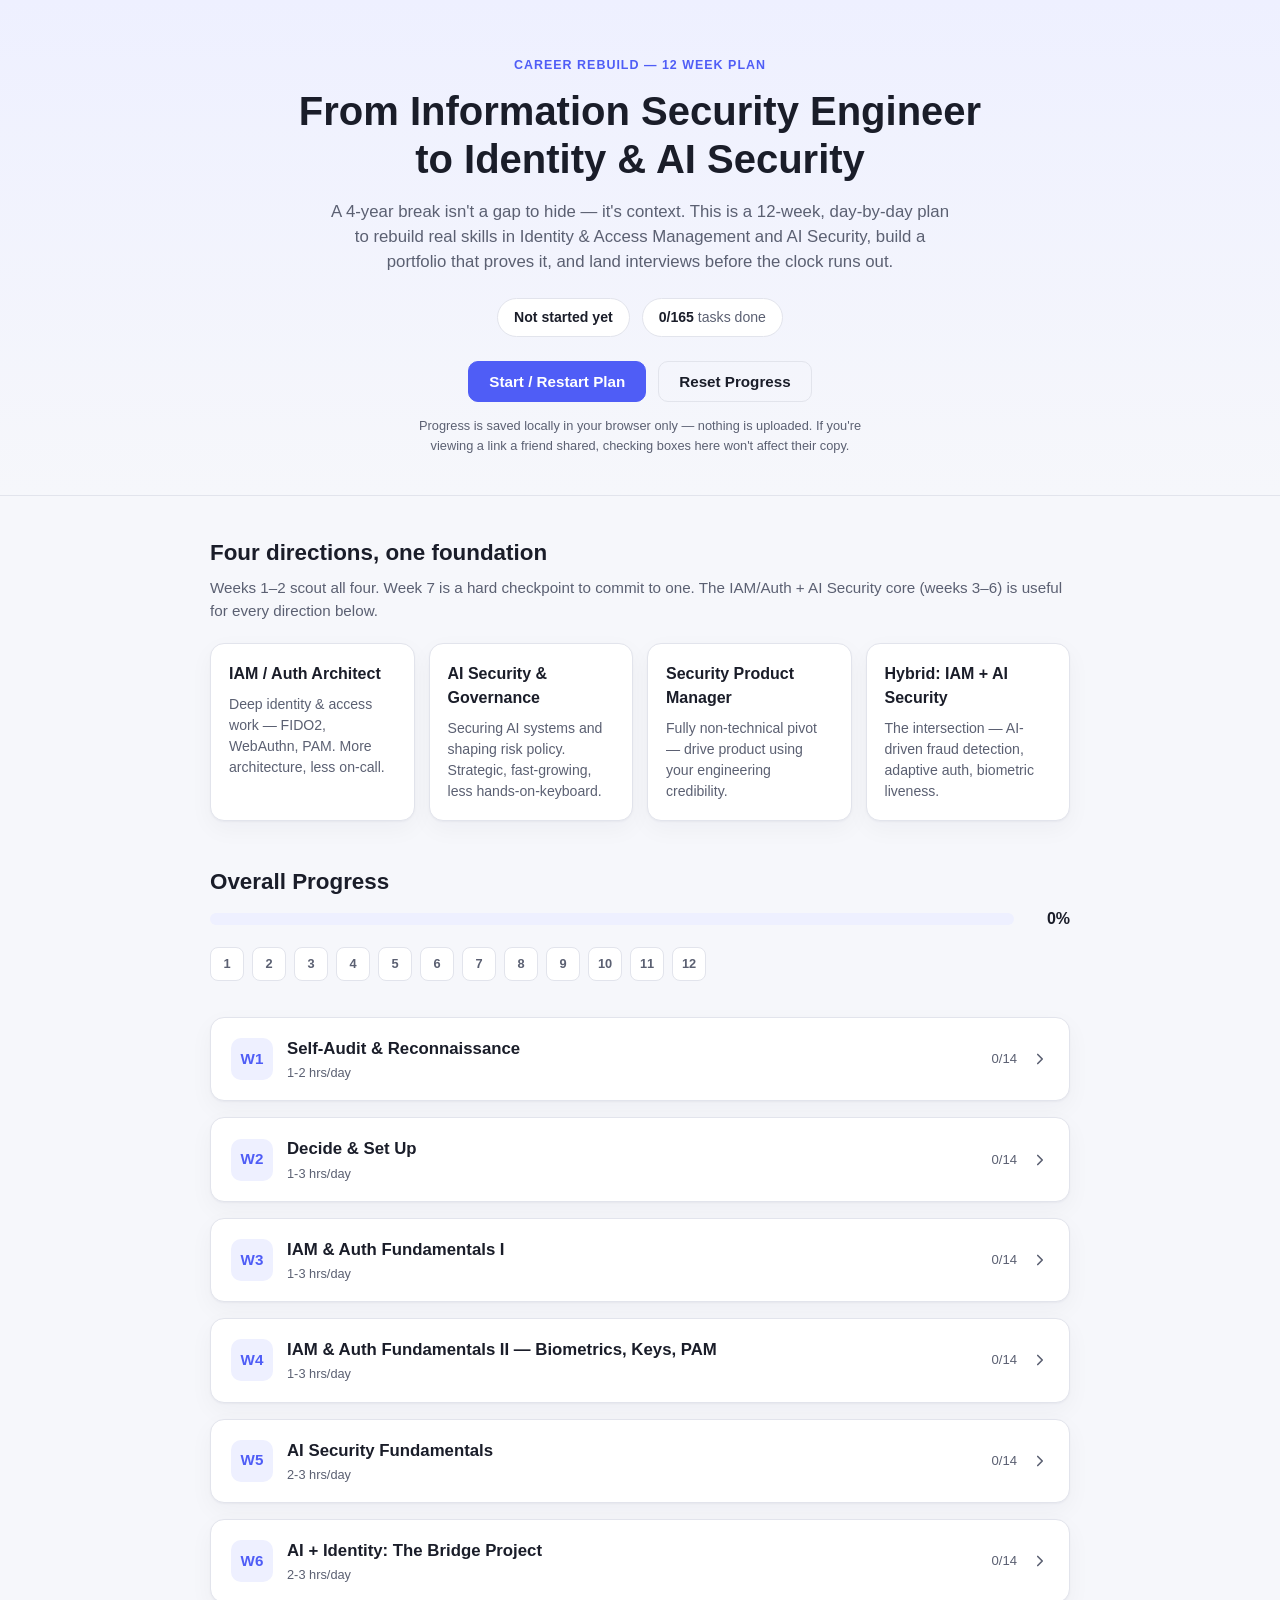
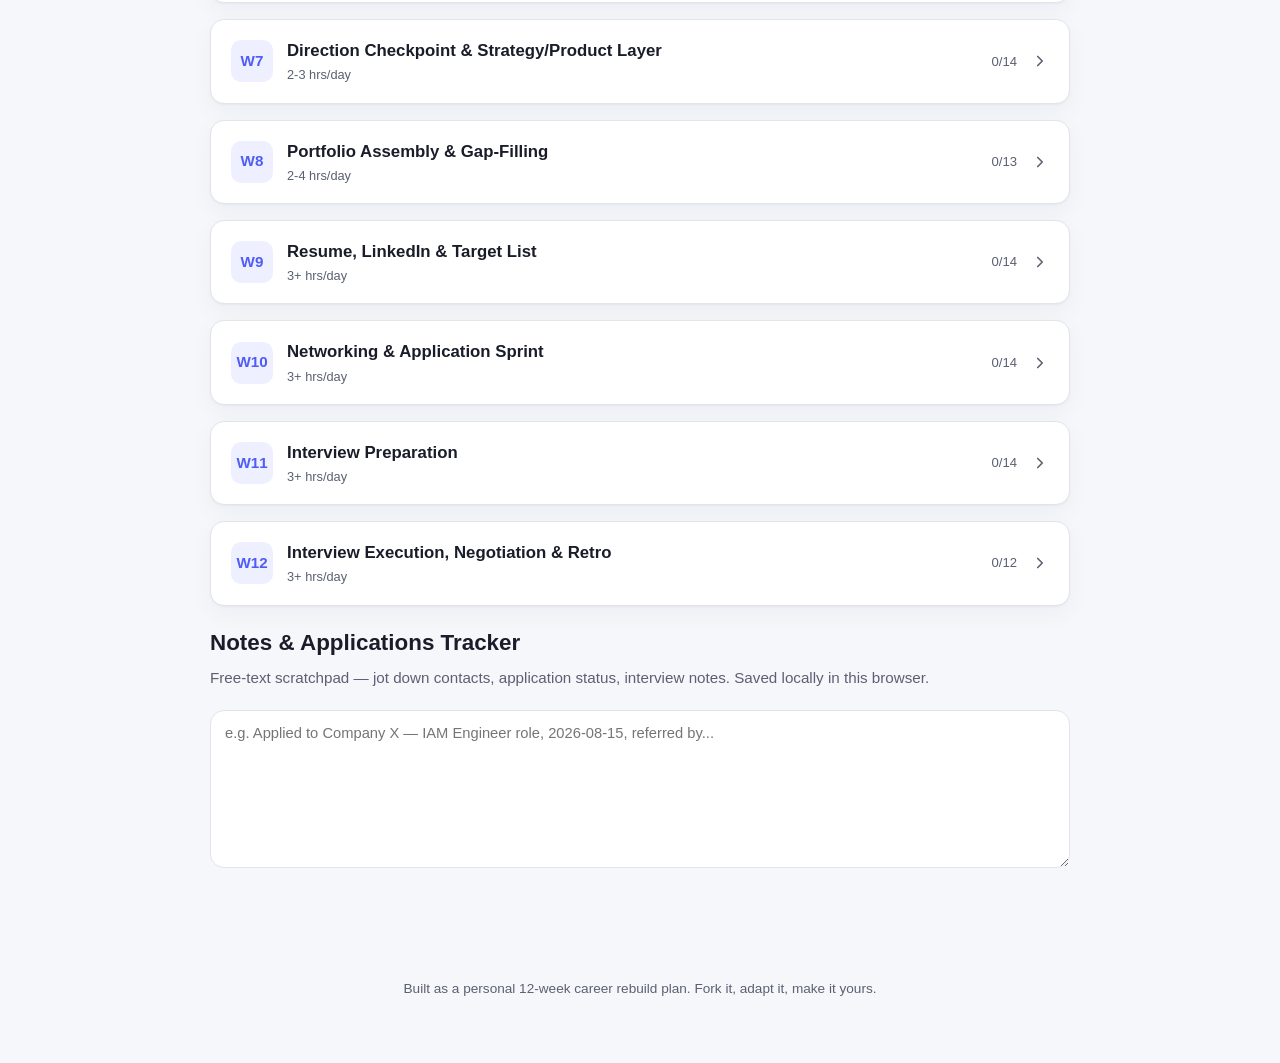
==== index.html @ d7377df2 "Planner with Github pages deploy" ====
<!DOCTYPE html>
<html lang="en">
<head>
<meta charset="UTF-8">
<meta name="viewport" content="width=device-width, initial-scale=1.0">
<title>12-Week Career Rebuild Plan</title>
<meta name="description" content="A 12-week interactive plan: IAM/Auth + AI Security career rebuild.">
<link rel="icon" href="data:image/svg+xml,<svg xmlns=%22http://www.w3.org/2000/svg%22 viewBox=%220 0 100 100%22><text y=%22.9em%22 font-size=%2290%22>🧭</text></svg>">
<link rel="stylesheet" href="styles.css">
</head>
<body>
<header class="hero">
  <div class="hero-inner">
    <p class="eyebrow">Career Rebuild — 12 Week Plan</p>
    <h1>From Information Security Engineer<br>to Identity &amp; AI Security</h1>
    <p class="sub">A 4-year break isn't a gap to hide — it's context. This is a 12-week, day-by-day plan to rebuild real skills in Identity &amp; Access Management and AI Security, build a portfolio that proves it, and land interviews before the clock runs out.</p>
    <div class="hero-stats" id="hero-stats"></div>
    <div class="hero-actions">
      <button id="start-btn" class="btn primary">Start / Restart Plan</button>
      <button id="reset-btn" class="btn ghost">Reset Progress</button>
    </div>
    <p class="local-note">Progress is saved locally in your browser only — nothing is uploaded. If you're viewing a link a friend shared, checking boxes here won't affect their copy.</p>
  </div>
</header>

<main>
  <section class="tracks">
    <h2>Four directions, one foundation</h2>
    <p class="tracks-sub">Weeks 1–2 scout all four. Week 7 is a hard checkpoint to commit to one. The IAM/Auth + AI Security core (weeks 3–6) is useful for every direction below.</p>
    <div class="track-grid">
      <div class="track-card"><h3>IAM / Auth Architect</h3><p>Deep identity &amp; access work — FIDO2, WebAuthn, PAM. More architecture, less on-call.</p></div>
      <div class="track-card"><h3>AI Security &amp; Governance</h3><p>Securing AI systems and shaping risk policy. Strategic, fast-growing, less hands-on-keyboard.</p></div>
      <div class="track-card"><h3>Security Product Manager</h3><p>Fully non-technical pivot — drive product using your engineering credibility.</p></div>
      <div class="track-card"><h3>Hybrid: IAM + AI Security</h3><p>The intersection — AI-driven fraud detection, adaptive auth, biometric liveness.</p></div>
    </div>
  </section>

  <section class="overview">
    <h2>Overall Progress</h2>
    <div class="progress-bar-wrap">
      <div class="progress-bar"><div class="progress-fill" id="overall-fill"></div></div>
      <span id="overall-pct">0%</span>
    </div>
    <div class="week-dots" id="week-dots"></div>
  </section>

  <section id="weeks-container" class="weeks"></section>

  <section class="notes">
    <h2>Notes &amp; Applications Tracker</h2>
    <p class="tracks-sub">Free-text scratchpad — jot down contacts, application status, interview notes. Saved locally in this browser.</p>
    <textarea id="notes-area" rows="8" placeholder="e.g. Applied to Company X — IAM Engineer role, 2026-08-15, referred by..."></textarea>
  </section>
</main>

<footer>
  <p>Built as a personal 12-week career rebuild plan. Fork it, adapt it, make it yours.</p>
</footer>

<script src="plan.js"></script>
<script src="app.js"></script>
</body>
</html>
---- styles.css ----
:root {
  --bg: #f6f7fb;
  --bg-alt: #ffffff;
  --text: #1a1d29;
  --text-dim: #5b6072;
  --border: #e2e4ec;
  --accent: #4f5df6;
  --accent-dim: #eef0ff;
  --accent-text: #ffffff;
  --success: #1fa971;
  --success-dim: #e7f7f1;
  --card-shadow: 0 1px 2px rgba(20, 22, 40, 0.04), 0 8px 24px rgba(20, 22, 40, 0.04);
  --radius: 14px;
}

@media (prefers-color-scheme: dark) {
  :root:not([data-theme="light"]) {
    --bg: #14161f;
    --bg-alt: #1b1e2b;
    --text: #eef0f7;
    --text-dim: #9aa0b4;
    --border: #2b2f42;
    --accent: #7c86ff;
    --accent-dim: #262a45;
    --accent-text: #10111a;
    --success: #35c98d;
    --success-dim: #16332a;
    --card-shadow: 0 1px 2px rgba(0,0,0,0.3), 0 8px 24px rgba(0,0,0,0.25);
  }
}
:root[data-theme="dark"] {
  --bg: #14161f;
  --bg-alt: #1b1e2b;
  --text: #eef0f7;
  --text-dim: #9aa0b4;
  --border: #2b2f42;
  --accent: #7c86ff;
  --accent-dim: #262a45;
  --accent-text: #10111a;
  --success: #35c98d;
  --success-dim: #16332a;
  --card-shadow: 0 1px 2px rgba(0,0,0,0.3), 0 8px 24px rgba(0,0,0,0.25);
}

* { box-sizing: border-box; }
html, body {
  margin: 0; padding: 0;
  background: var(--bg);
  color: var(--text);
  font-family: -apple-system, BlinkMacSystemFont, "Segoe UI", Roboto, Helvetica, Arial, sans-serif;
  line-height: 1.5;
}
body { overflow-x: hidden; }

a { color: var(--accent); }

.hero {
  background: linear-gradient(180deg, var(--accent-dim), var(--bg));
  border-bottom: 1px solid var(--border);
  padding: 56px 20px 40px;
}
.hero-inner { max-width: 780px; margin: 0 auto; text-align: center; }
.eyebrow {
  text-transform: uppercase;
  letter-spacing: 0.08em;
  font-size: 0.78rem;
  font-weight: 700;
  color: var(--accent);
  margin: 0 0 12px;
}
.hero h1 { font-size: clamp(1.7rem, 4vw, 2.5rem); margin: 0 0 16px; line-height: 1.2; }
.hero .sub { color: var(--text-dim); font-size: 1.05rem; max-width: 620px; margin: 0 auto 24px; }

.hero-stats {
  display: flex; flex-wrap: wrap; gap: 12px; justify-content: center; margin-bottom: 24px;
}
.stat-pill {
  background: var(--bg-alt); border: 1px solid var(--border); border-radius: 999px;
  padding: 8px 16px; font-size: 0.88rem; color: var(--text-dim);
}
.stat-pill strong { color: var(--text); }

.hero-actions { display: flex; gap: 12px; justify-content: center; flex-wrap: wrap; margin-bottom: 14px; }
.btn {
  border: 1px solid var(--border); border-radius: 10px; padding: 11px 20px;
  font-size: 0.95rem; font-weight: 600; cursor: pointer; background: var(--bg-alt); color: var(--text);
}
.btn.primary { background: var(--accent); color: var(--accent-text); border-color: var(--accent); }
.btn.ghost { background: transparent; }
.btn:hover { opacity: 0.88; }

.local-note { font-size: 0.8rem; color: var(--text-dim); max-width: 480px; margin: 0 auto; }

main { max-width: 900px; margin: 0 auto; padding: 40px 20px 60px; }

section h2 { font-size: 1.4rem; margin: 0 0 8px; }
.tracks-sub { color: var(--text-dim); margin: 0 0 20px; font-size: 0.95rem; }

.track-grid { display: grid; grid-template-columns: repeat(auto-fit, minmax(200px, 1fr)); gap: 14px; margin-bottom: 44px; }
.track-card {
  background: var(--bg-alt); border: 1px solid var(--border); border-radius: var(--radius);
  padding: 18px; box-shadow: var(--card-shadow);
}
.track-card h3 { margin: 0 0 8px; font-size: 1rem; }
.track-card p { margin: 0; color: var(--text-dim); font-size: 0.88rem; }

.overview { margin-bottom: 36px; }
.progress-bar-wrap { display: flex; align-items: center; gap: 12px; margin-bottom: 16px; }
.progress-bar { flex: 1; height: 12px; border-radius: 999px; background: var(--accent-dim); overflow: hidden; }
.progress-fill { height: 100%; width: 0%; background: var(--accent); transition: width 0.3s ease; }
#overall-pct { font-weight: 700; min-width: 44px; text-align: right; }

.week-dots { display: flex; flex-wrap: wrap; gap: 8px; }
.week-dot {
  width: 34px; height: 34px; border-radius: 8px; display: flex; align-items: center; justify-content: center;
  background: var(--bg-alt); border: 1px solid var(--border); font-size: 0.8rem; font-weight: 700; color: var(--text-dim);
  cursor: pointer;
}
.week-dot.done { background: var(--success-dim); border-color: var(--success); color: var(--success); }
.week-dot.active { outline: 2px solid var(--accent); }

.week-card {
  background: var(--bg-alt); border: 1px solid var(--border); border-radius: var(--radius);
  margin-bottom: 16px; box-shadow: var(--card-shadow); overflow: hidden; scroll-margin-top: 16px;
}
.week-header {
  display: flex; align-items: center; gap: 14px; padding: 18px 20px; cursor: pointer;
}
.week-num {
  flex-shrink: 0; width: 42px; height: 42px; border-radius: 10px; background: var(--accent-dim); color: var(--accent);
  display: flex; align-items: center; justify-content: center; font-weight: 800; font-size: 0.95rem;
}
.week-header-text { flex: 1; min-width: 0; }
.week-header-text h3 { margin: 0 0 2px; font-size: 1.05rem; }
.week-meta { font-size: 0.8rem; color: var(--text-dim); }
.week-progress-mini { font-size: 0.82rem; color: var(--text-dim); white-space: nowrap; }
.chevron { transition: transform 0.2s ease; color: var(--text-dim); flex-shrink: 0; }
.week-card.open .chevron { transform: rotate(90deg); }

.week-body { display: none; padding: 0 20px 22px; }
.week-card.open .week-body { display: block; }
.week-why { color: var(--text-dim); font-size: 0.9rem; margin: 0 0 18px; padding-top: 4px; border-top: 1px solid var(--border); padding-top: 14px; }

.day-block { margin-bottom: 14px; }
.day-label { font-size: 0.82rem; font-weight: 700; color: var(--text-dim); text-transform: uppercase; letter-spacing: 0.03em; margin: 0 0 6px; }
.task {
  display: flex; align-items: flex-start; gap: 10px; padding: 7px 0; font-size: 0.94rem;
}
.task input[type="checkbox"] { margin-top: 3px; width: 17px; height: 17px; accent-color: var(--success); flex-shrink: 0; cursor: pointer; }
.task label { cursor: pointer; }
.task.checked label { color: var(--text-dim); text-decoration: line-through; }

.notes { margin-top: 20px; }
#notes-area {
  width: 100%; border-radius: var(--radius); border: 1px solid var(--border); background: var(--bg-alt);
  color: var(--text); padding: 14px; font-family: inherit; font-size: 0.92rem; resize: vertical;
}

footer { text-align: center; padding: 30px 20px 50px; color: var(--text-dim); font-size: 0.85rem; }

@media (max-width: 520px) {
  .week-header { padding: 14px; }
  .week-progress-mini { display: none; }
}
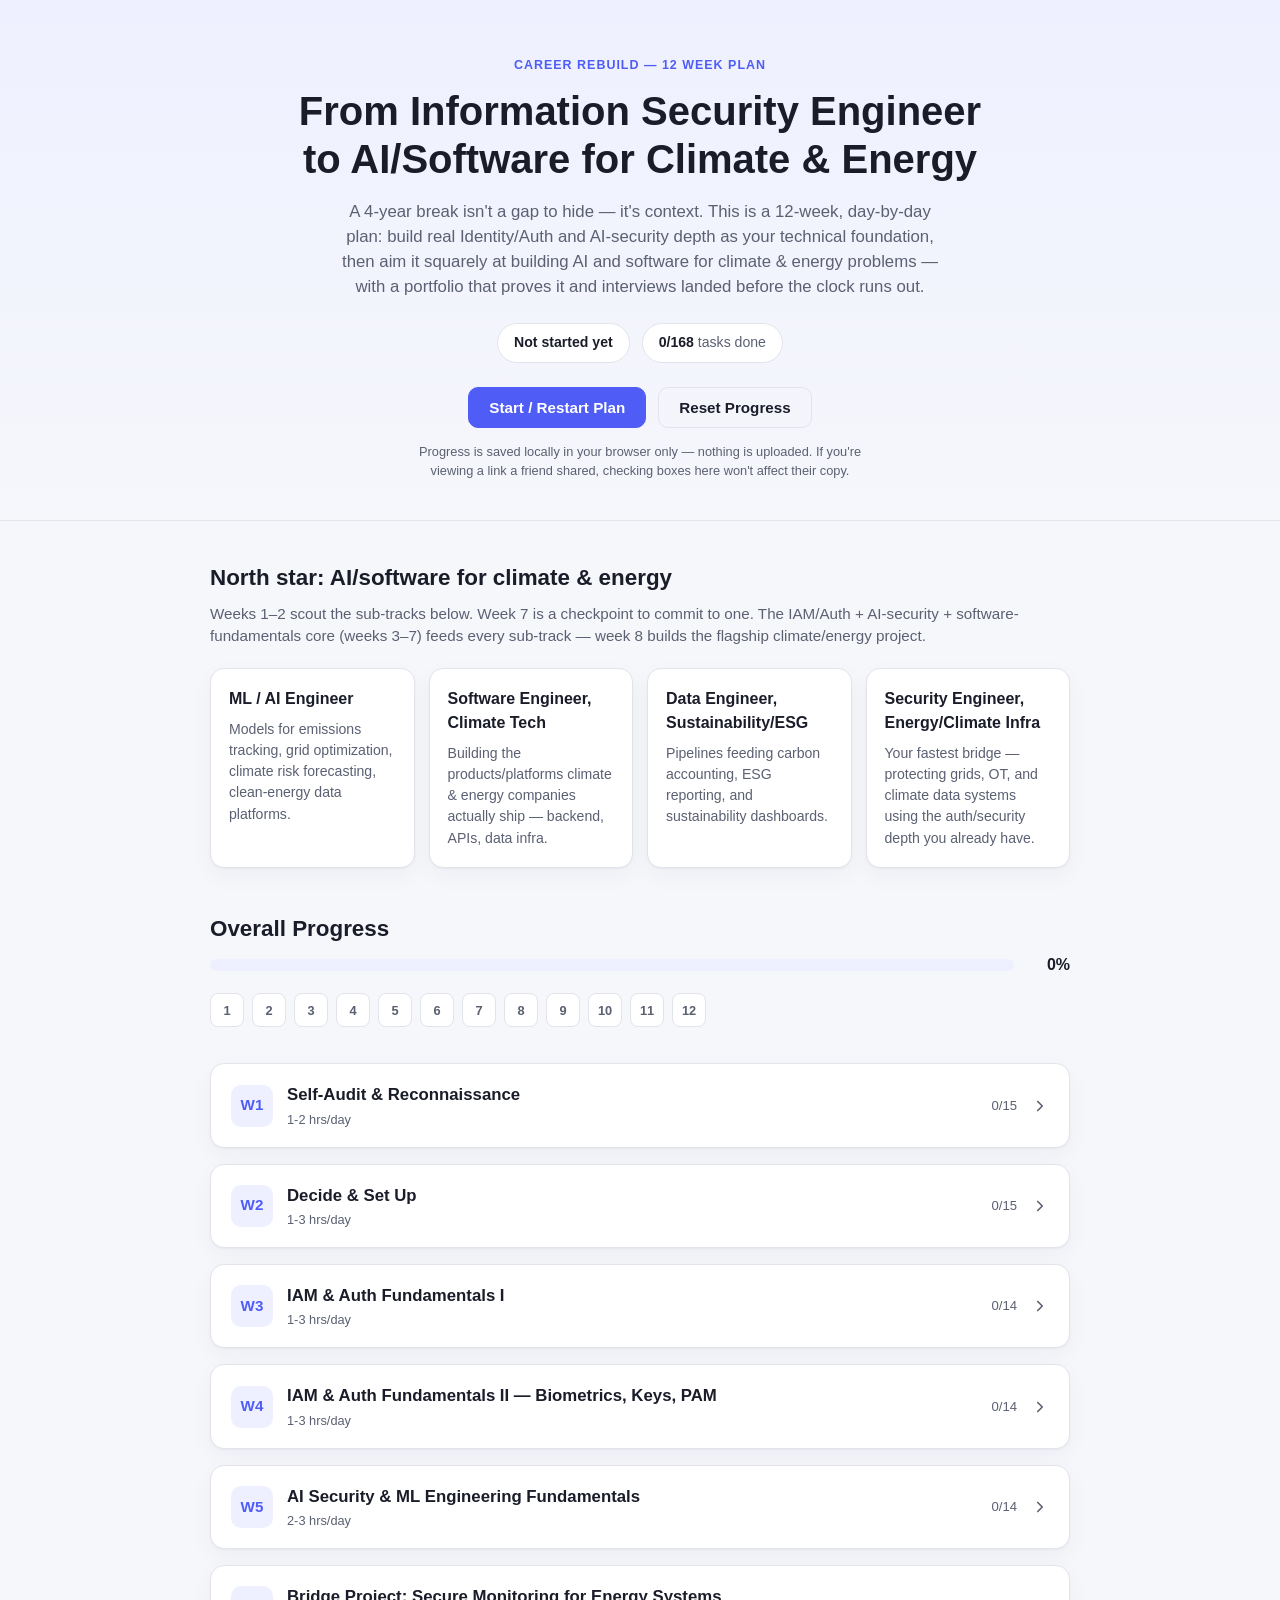
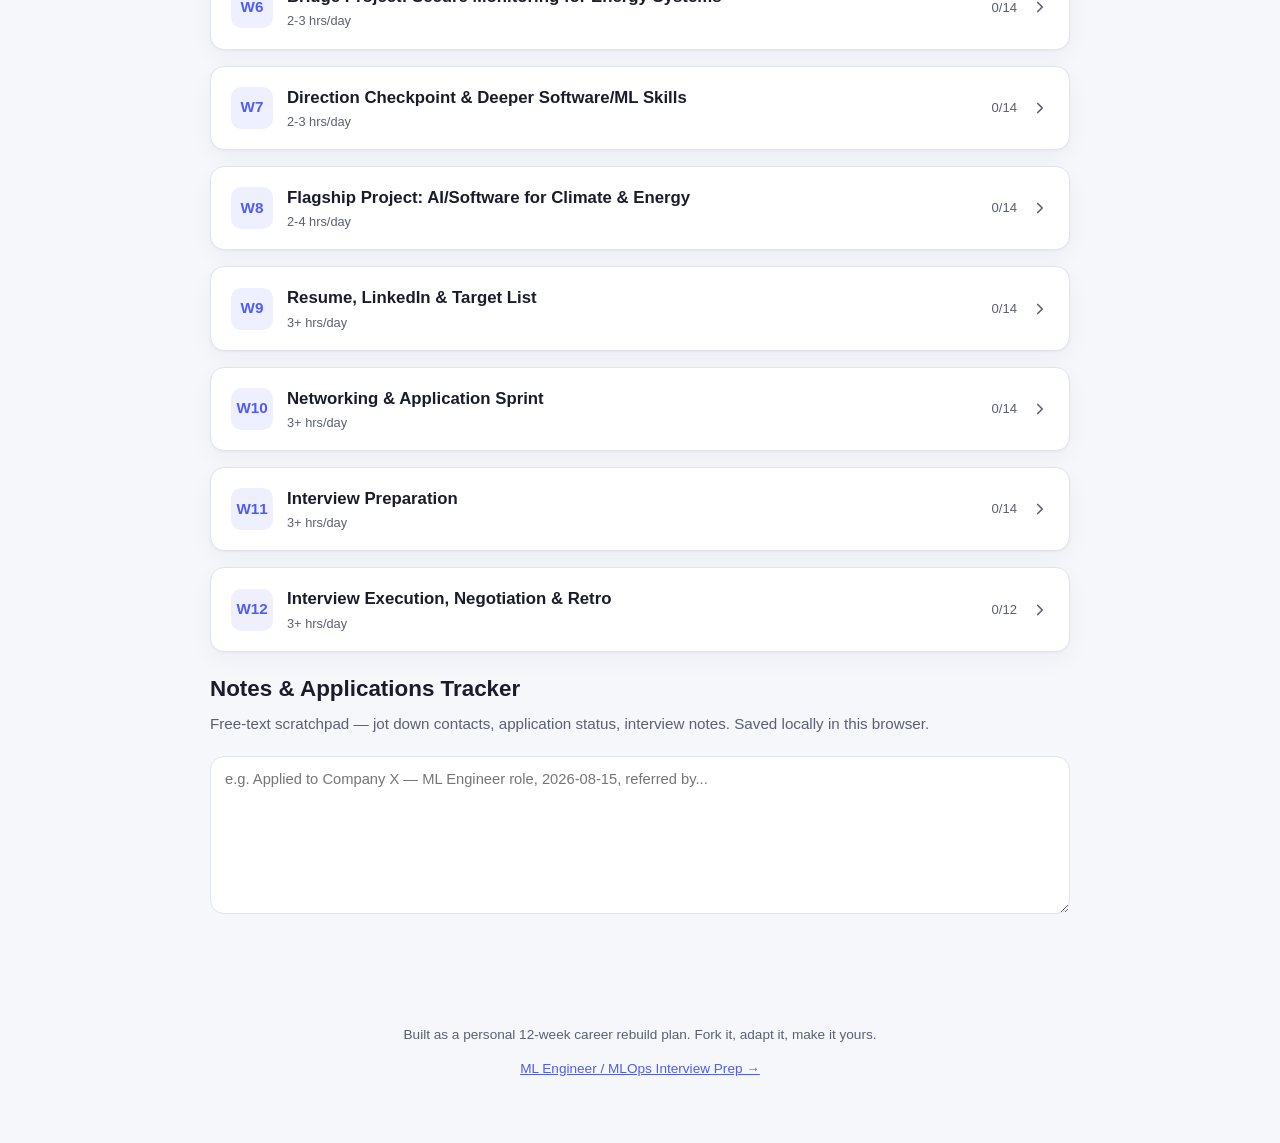
==== commit 031056ef: "Add new tasks" ====
--- a/index.html
+++ b/index.html
@@ -4,16 +4,16 @@
 <meta charset="UTF-8">
 <meta name="viewport" content="width=device-width, initial-scale=1.0">
 <title>12-Week Career Rebuild Plan</title>
-<meta name="description" content="A 12-week interactive plan: IAM/Auth + AI Security career rebuild.">
-<link rel="icon" href="data:image/svg+xml,<svg xmlns=%22http://www.w3.org/2000/svg%22 viewBox=%220 0 100 100%22><text y=%22.9em%22 font-size=%2290%22>🧭</text></svg>">
+<meta name="description" content="A 12-week interactive plan: rebuilding toward AI/software for climate & energy tech.">
+<link rel="icon" href="data:image/svg+xml,<svg xmlns=%22http://www.w3.org/2000/svg%22 viewBox=%220 0 100 100%22><text y=%22.9em%22 font-size=%2290%22>🌱</text></svg>">
 <link rel="stylesheet" href="styles.css">
 </head>
 <body>
 <header class="hero">
   <div class="hero-inner">
     <p class="eyebrow">Career Rebuild — 12 Week Plan</p>
-    <h1>From Information Security Engineer<br>to Identity &amp; AI Security</h1>
-    <p class="sub">A 4-year break isn't a gap to hide — it's context. This is a 12-week, day-by-day plan to rebuild real skills in Identity &amp; Access Management and AI Security, build a portfolio that proves it, and land interviews before the clock runs out.</p>
+    <h1>From Information Security Engineer<br>to AI/Software for Climate &amp; Energy</h1>
+    <p class="sub">A 4-year break isn't a gap to hide — it's context. This is a 12-week, day-by-day plan: build real Identity/Auth and AI-security depth as your technical foundation, then aim it squarely at building AI and software for climate &amp; energy problems — with a portfolio that proves it and interviews landed before the clock runs out.</p>
     <div class="hero-stats" id="hero-stats"></div>
     <div class="hero-actions">
       <button id="start-btn" class="btn primary">Start / Restart Plan</button>
@@ -25,13 +25,13 @@
 
 <main>
   <section class="tracks">
-    <h2>Four directions, one foundation</h2>
-    <p class="tracks-sub">Weeks 1–2 scout all four. Week 7 is a hard checkpoint to commit to one. The IAM/Auth + AI Security core (weeks 3–6) is useful for every direction below.</p>
+    <h2>North star: AI/software for climate &amp; energy</h2>
+    <p class="tracks-sub">Weeks 1–2 scout the sub-tracks below. Week 7 is a checkpoint to commit to one. The IAM/Auth + AI-security + software-fundamentals core (weeks 3–7) feeds every sub-track — week 8 builds the flagship climate/energy project.</p>
     <div class="track-grid">
-      <div class="track-card"><h3>IAM / Auth Architect</h3><p>Deep identity &amp; access work — FIDO2, WebAuthn, PAM. More architecture, less on-call.</p></div>
-      <div class="track-card"><h3>AI Security &amp; Governance</h3><p>Securing AI systems and shaping risk policy. Strategic, fast-growing, less hands-on-keyboard.</p></div>
-      <div class="track-card"><h3>Security Product Manager</h3><p>Fully non-technical pivot — drive product using your engineering credibility.</p></div>
-      <div class="track-card"><h3>Hybrid: IAM + AI Security</h3><p>The intersection — AI-driven fraud detection, adaptive auth, biometric liveness.</p></div>
+      <div class="track-card"><h3>ML / AI Engineer</h3><p>Models for emissions tracking, grid optimization, climate risk forecasting, clean-energy data platforms.</p></div>
+      <div class="track-card"><h3>Software Engineer, Climate Tech</h3><p>Building the products/platforms climate &amp; energy companies actually ship — backend, APIs, data infra.</p></div>
+      <div class="track-card"><h3>Data Engineer, Sustainability/ESG</h3><p>Pipelines feeding carbon accounting, ESG reporting, and sustainability dashboards.</p></div>
+      <div class="track-card"><h3>Security Engineer, Energy/Climate Infra</h3><p>Your fastest bridge — protecting grids, OT, and climate data systems using the auth/security depth you already have.</p></div>
     </div>
   </section>
 
@@ -49,12 +49,13 @@
   <section class="notes">
     <h2>Notes &amp; Applications Tracker</h2>
     <p class="tracks-sub">Free-text scratchpad — jot down contacts, application status, interview notes. Saved locally in this browser.</p>
-    <textarea id="notes-area" rows="8" placeholder="e.g. Applied to Company X — IAM Engineer role, 2026-08-15, referred by..."></textarea>
+    <textarea id="notes-area" rows="8" placeholder="e.g. Applied to Company X — ML Engineer role, 2026-08-15, referred by..."></textarea>
   </section>
 </main>
 
 <footer>
   <p>Built as a personal 12-week career rebuild plan. Fork it, adapt it, make it yours.</p>
+  <p><a href="interview-prep.html">ML Engineer / MLOps Interview Prep &rarr;</a></p>
 </footer>
 
 <script src="plan.js"></script>
